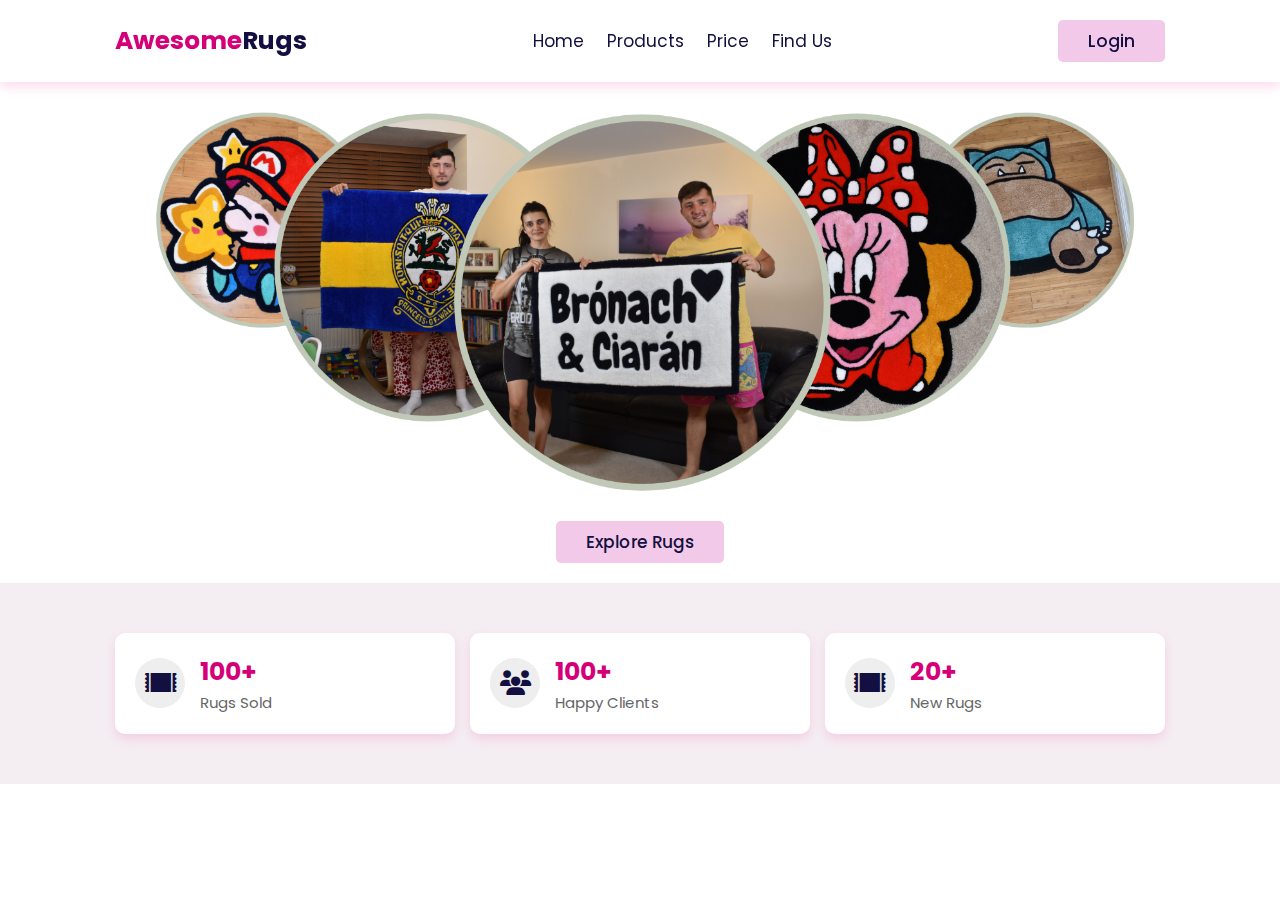
==== components/navbar.html @ d0f34277 "working on landing page" ====
<!DOCTYPE html>
<html lang="en">
  <head>
    <meta charset="UTF-8">
    <meta name="viewport" content="width=device-width, initial-scale=1.0">
    <title>Document</title>
    <link rel="stylesheet" href="https://cdn.jsdelivr.net/npm/swiper@8/swiper-bundle.min.css"/>
    <link rel="stylesheet" href="https://cdnjs.cloudflare.com/ajax/libs/font-awesome/6.4.2/css/all.min.css">
    <link rel="stylesheet" href="../css/navbar-style.css">
  </head>
  <body>   
    <div class="nav">
      <div id="menu-btn" class="fas fa-bars"></div>
      <a href="#" class="logo"> <span>awesome</span>Rugs</a>
      <div class="nav-links">
        <a href="#home">Home</a>
        <a href="#products">Products</a>
        <a href="#price">Price</a>
        <a href="#find">Find Us</a>
      </div>
      <div id="user-btn">
        <button class="btn">login</button>
        <i class="far fa-user"></i>
      </div>
    </div>

    <!-- <div class="login-container">
      <span class="fas fa-times" id="close-login-form"></span>
      <form action="">
        <h3>user login</h3>
        <input type="email" placeholder="email" class="swiper-slide box">
        <input type="password" placeholder="password" class="swiper-slide box">
        <p>forget your password <a href="#">click here</a></p>
        <input type="submit" value="login now" class="btn">
        <p>or login with</p>
        <div class="buttons">
          <a href="#" class="btn">google</a>
          <a href="#" class="btn">facebook</a>
        </div>
        <p>dont't have an acoount <a href="#">create one</a></p>
      </form>
    </div> -->

    <section class="home" id="home">
      <img class="home-cover" src="../img/Awesome Rugs Facebook Cover (1).png" alt="">
      <a href="#" class="btn home-cover">explore rugs</a>
    </section>

    <section class="icons-container">
      <div class="icons">
        <i class="fa-solid fa-rug"></i>
        <div class="content">
          <h3>100+</h3>
          <p>rugs sold</p>
        </div>
      </div>
      <div class="icons">
        <i class="fas fa-users"></i>
        <div class="content">
          <h3>100+</h3>
          <p>happy clients</p>
        </div>
      </div>
      <div class="icons">
        <i class="fa-solid fa-rug"></i>
        <div class="content">
          <h3>20+</h3>
          <p>new rugs</p>
        </div>
      </div>
    </section>
  </body>
</html>
---- css/navbar-style.css ----
@import url('https://fonts.googleapis.com/css2?family=Poppins:wght@100;300;400;500;600&display=swap');

:root {
  --pink:#D50078;
  --light-pink:#F3C9EA;
  --black:#130f40;
  --light-color:#666;
  --box-shadow:0 .5rem 1rem rgba(244,143,195,0.3);
  --border:.1rem solid rgba(0,0,0,.1);
}

* {
  font-family: 'Poppins', sans-serif;
  margin: 0; 
  padding: 0;
  box-sizing: border-box;
  outline: none; 
  border:none;
  text-decoration: none;
  text-transform: capitalize;
  transition: all 0.2s linear;
}

html {
  font-size: 62.5%;
  overflow-x: hidden;
  scroll-padding-top: 7rem;
  scroll-behavior: smooth;
}

section {
  padding: 2rem 9%;
}

.nav {
  display: flex;
  position: fixed;
  top: 0;
  left: 0;
  right: 0;
  z-index: 1000;
  background: #fff;
  align-items: center;
  justify-content: space-between;
  padding: 2rem 9%;
  box-shadow: var(--box-shadow);
}

.nav
.logo {
  font-size: 2.5rem;
  color: var(--black);
  font-weight: bolder;
}

.nav
.logo span {
  color: var(--pink);
}

.nav
.nav-links a {
  font-size: 1.7rem;
  margin: 0 1rem;
  color: var(--black);
}

.nav
.nav-links a:hover {
  color: var(--pink);
  border-bottom: 1px solid #D50078;
  box-shadow: var(--box-shadow);
}

.nav
.btn {
  margin-top: 0;
}

.nav #user-btn i {
  font-size: 2.5rem;
  color: var(--light-color);
  cursor: pointer;
  display: none;
}

#menu-btn {
  font-size: 2.5rem;
  color: var(--light-color);
  cursor: pointer;
  display: none;
}

.btn {
  display: inline-block;
  margin-top: 1rem;
  border-radius: 0.5rem;
  background: var(--light-pink);
  color: var(--black);
  font-weight: 500;
  font-size: 1.7rem;
  cursor: pointer;
  padding: 0.8rem 3rem;
}

.btn:hover {
  background: var(--pink);
  color: white;
}

.home {
  padding-top: 10rem;
  text-align: center;
  overflow-x: hidden;
}

.home img {
  width: 100%;
  margin: 1rem 0;
}

.icons-container {
  padding-top: 5rem;
  padding-bottom: 5rem;
  display: grid;
  grid-template-columns: repeat(auto-fit, minmax(25rem, 1fr));
  gap: 1.5rem;
  background: #F4EDF2;
}

.icons-container .icons:hover {
  box-shadow: rgba(0, 0, 0, 0.16) 0px 3px 6px, rgba(0, 0, 0, 0.23) 0px 3px 6px;
}

.icons-container
.icons {
  display: flex;
  align-items: center;
  gap: 1.5rem;
  padding: 2rem;
  background: #fff;
  box-shadow: var(--box-shadow);
  border-radius: 1rem;
}

.icons-container
.icons i {
  height: 5rem;
  width: 5rem;
  line-height: 5rem;
  font-size: 2.5rem;
  border-radius: 50%;
  background: #eee;
  color: var(--black);
  text-align: center;
}

.icons-container
.icons
.content h3 {
  color: var(--pink);
  font-size: 2.5rem;
}

.icons-container
.icons
.content p {
  color: var(--light-color);
  font-size: 1.5rem;
}


@media (max-width: 991px) {
  html {
    font-size: 55%; 
  }

  section {
    padding: 2rem;
  }
}
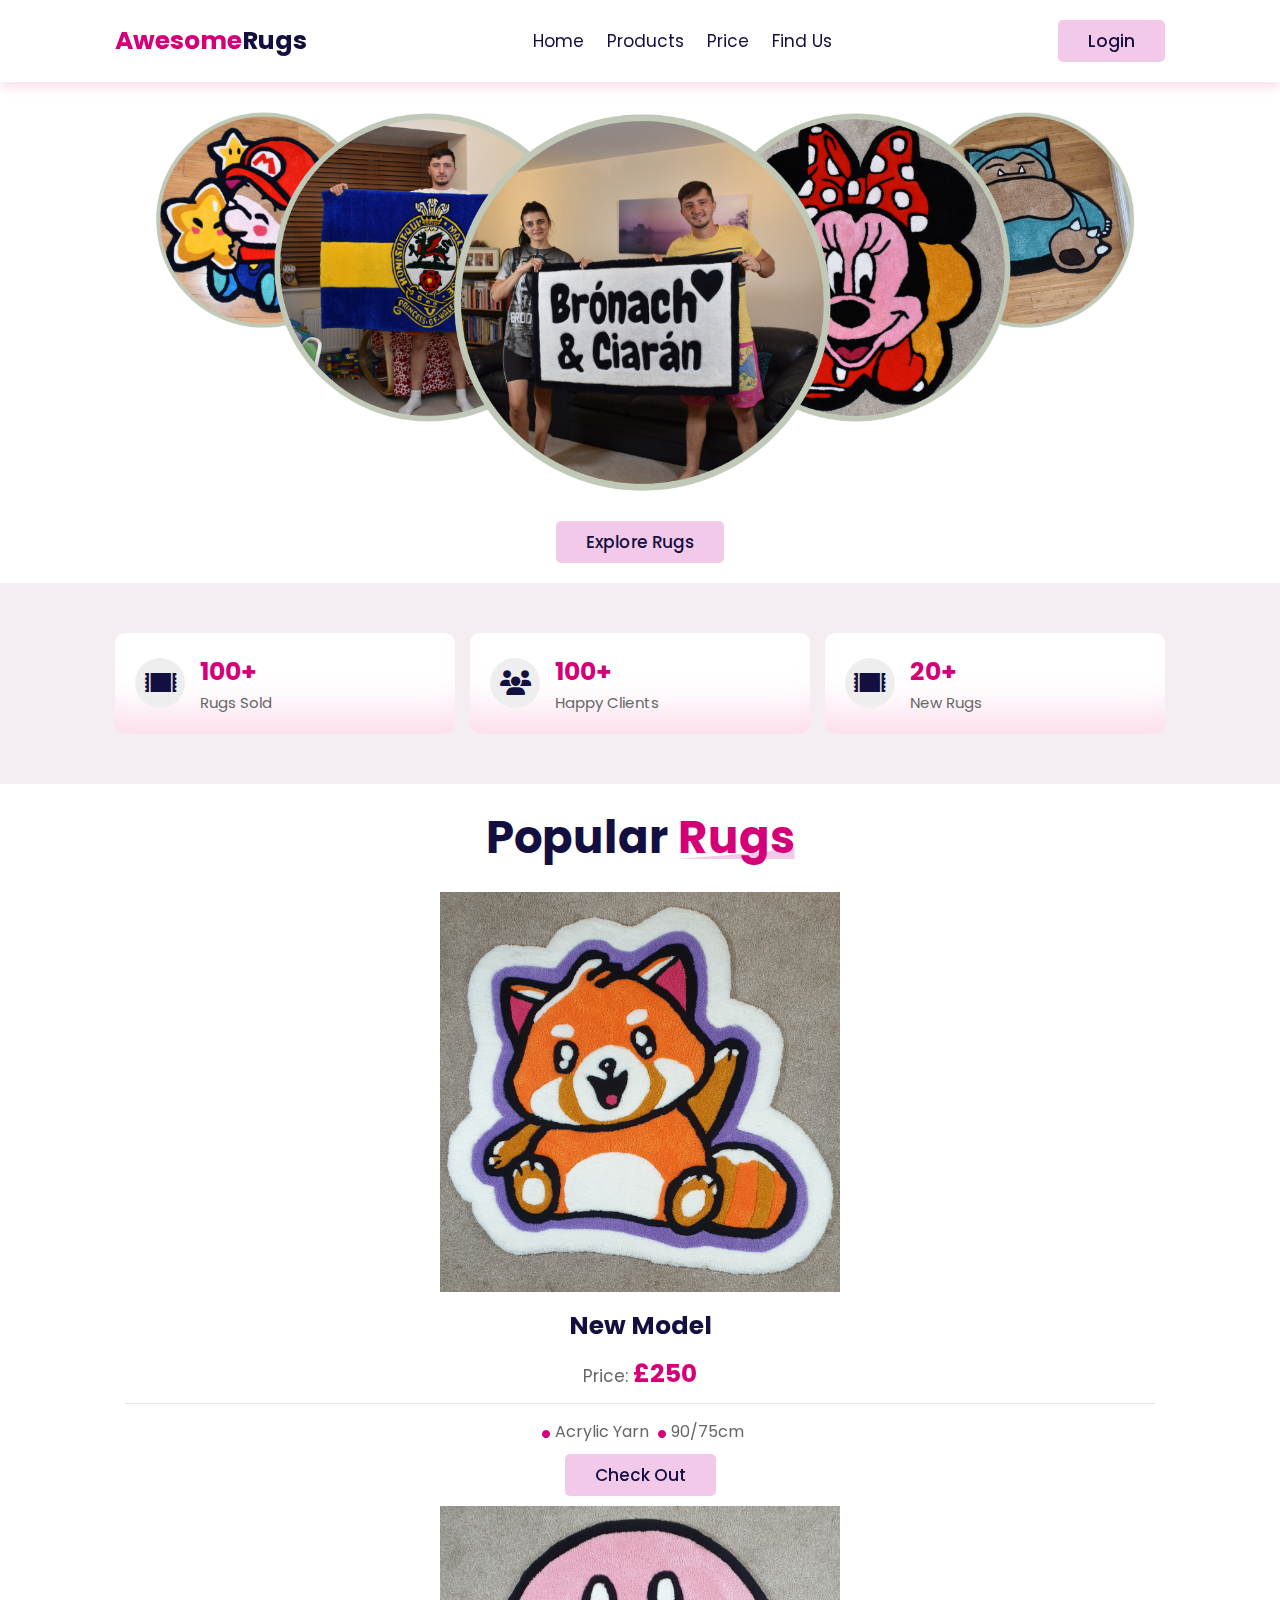
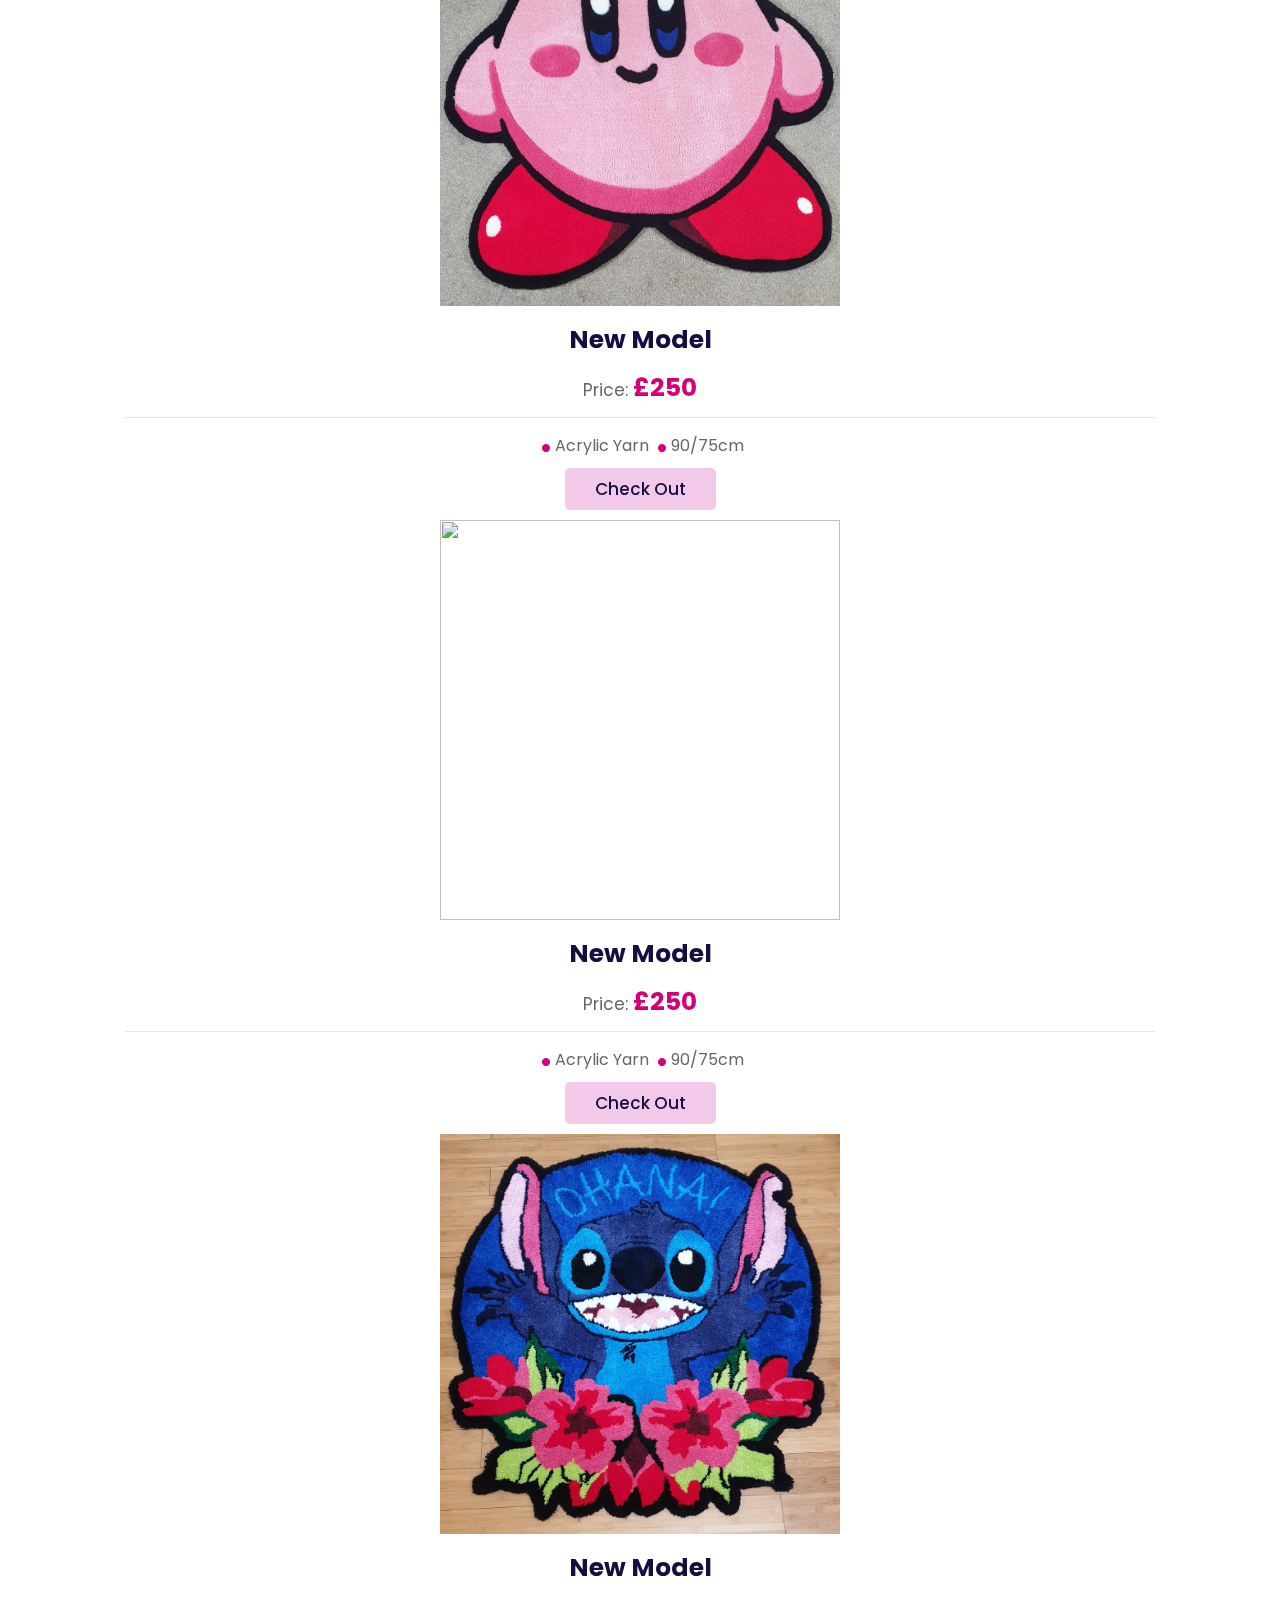
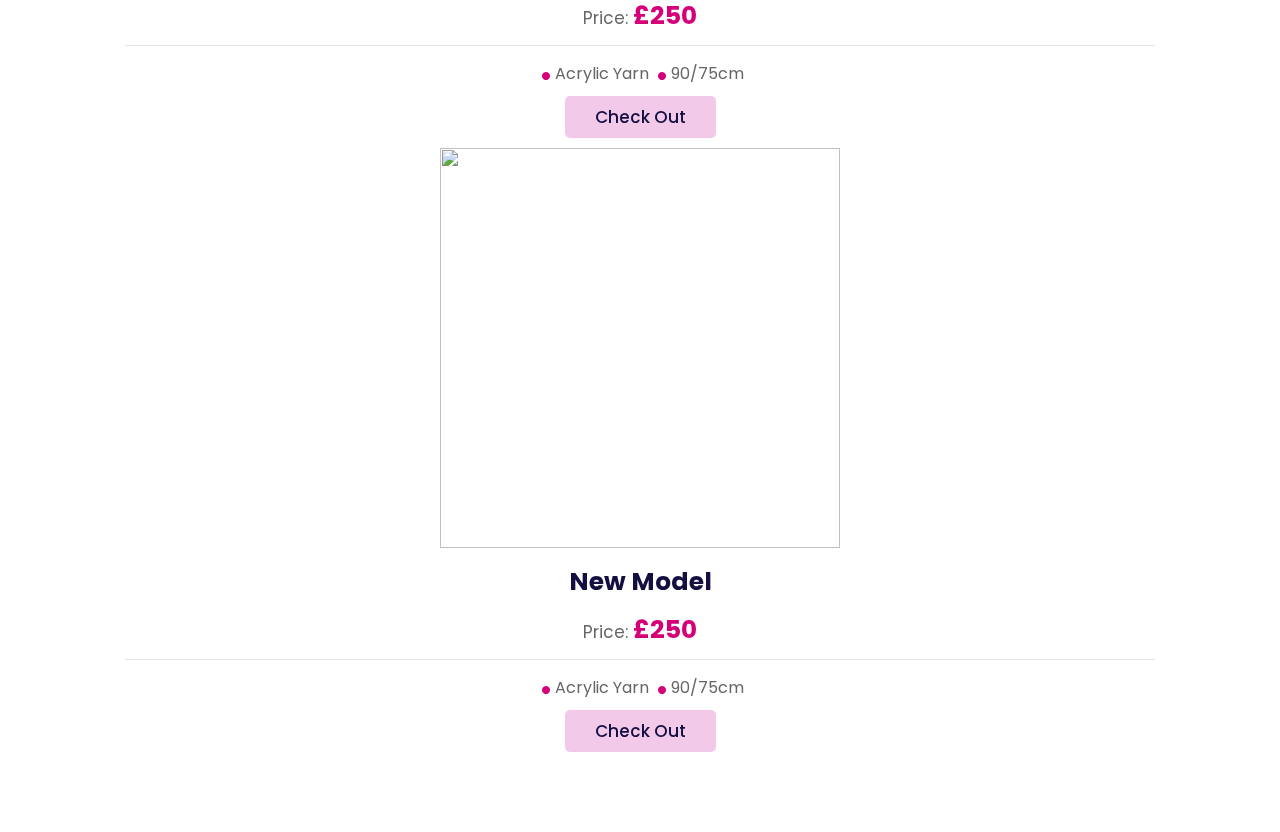
==== commit b74061c3: "added more" ====
--- a/components/navbar.html
+++ b/components/navbar.html
@@ -4,7 +4,7 @@
     <meta charset="UTF-8">
     <meta name="viewport" content="width=device-width, initial-scale=1.0">
     <title>Document</title>
-    <link rel="stylesheet" href="https://cdn.jsdelivr.net/npm/swiper@8/swiper-bundle.min.css"/>
+    <link rel="stylesheet" href="https://cdn.jsdelivr.net/npm/swiper@10/swiper-bundle.min.css" />
     <link rel="stylesheet" href="https://cdnjs.cloudflare.com/ajax/libs/font-awesome/6.4.2/css/all.min.css">
     <link rel="stylesheet" href="../css/navbar-style.css">
   </head>
@@ -69,5 +69,76 @@
         </div>
       </div>
     </section>
+
+    <section class="rugs" id="rugs">
+      <h1 class="heading">popular <span>rugs</span></h1>
+      <div class="swiper rugs-slider">
+        <div class="swiper-wrapper">
+          <div class="swiper-slide box">
+            <img src="../img/img1.jpg" alt="">
+            <div class="content">
+              <h3>new model</h3>
+              <div class="price"><span>price: </span> £250</div>
+              <p>
+                <span class="fas fa-circle"></span>acrylic yarn
+                <span class="fas fa-circle"></span>90/75cm
+              </p>
+              <a href="#" class="btn">check out</a>
+            </div>
+          </div>
+          <div class="swiper-slide box">
+            <img src="../img/img2.jpg" alt="">
+            <div class="content">
+              <h3>new model</h3>
+              <div class="price"><span>price: </span> £250</div>
+              <p>
+                <span class="fas fa-circle"></span>acrylic yarn
+                <span class="fas fa-circle"></span>90/75cm
+              </p>
+              <a href="#" class="btn">check out</a>
+            </div>
+          </div>
+          <div class="swiper-slide box">
+            <img src="../img/img3.jpg" alt="">
+            <div class="content">
+              <h3>new model</h3>
+              <div class="price"><span>price: </span> £250</div>
+              <p>
+                <span class="fas fa-circle"></span>acrylic yarn
+                <span class="fas fa-circle"></span>90/75cm
+              </p>
+              <a href="#" class="btn">check out</a>
+            </div>
+          </div>
+          <div class="swiper-slide box">
+            <img src="../img/img4.jpg" alt="">
+            <div class="content">
+              <h3>new model</h3>
+              <div class="price"><span>price: </span> £250</div>
+              <p>
+                <span class="fas fa-circle"></span>acrylic yarn
+                <span class="fas fa-circle"></span>90/75cm
+              </p>
+              <a href="#" class="btn">check out</a>
+            </div>
+          </div>
+          <div class="swiper-slide box">
+            <img src="../img/img5.JPG" alt="">
+            <div class="content">
+              <h3>new model</h3>
+              <div class="price"><span>price: </span> £250</div>
+              <p>
+                <span class="fas fa-circle"></span>acrylic yarn
+                <span class="fas fa-circle"></span>90/75cm
+              </p>
+              <a href="#" class="btn">check out</a>
+            </div>
+          </div>
+        </div>
+        <div class="swiper-pagination"></div>
+      </div>
+    </section>
+    <script src="https://cdn.jsdelivr.net/npm/swiper@10/swiper-element-bundle.min.js"></script>
+    <script src="../js/script.js"></script>
   </body>
 </html>
--- a/css/navbar-style.css
+++ b/css/navbar-style.css
@@ -141,6 +141,7 @@
   background: #fff;
   box-shadow: var(--box-shadow);
   border-radius: 1rem;
+  box-shadow: rgba(244,143,195,0.3) 0px -50px 36px -28px inset;
 }
 
 .icons-container
@@ -169,15 +170,196 @@
   font-size: 1.5rem;
 }
 
+.heading {
+  text-align: center;
+  padding-bottom: 2rem;
+  font-size: 4.5rem;
+  color: var(--black);
+}
+
+.heading span {
+  position: relative;
+  z-index: 0;
+  color: var(--pink);
+}
+
+.heading span::before {
+  content: '';
+  position: absolute;
+  bottom: 1rem;
+  left: 0;
+  height: 100%;
+  width: 100%;
+  z-index: -1;
+  background: var(--light-pink);
+  clip-path: polygon(62% 91%, 100% 83%, 100% 100%, 0% 100%);
+}
+
+.rugs
+.rugs-slider {
+  padding-bottom: 5rem;
+}
+
+.rugs
+.rugs-slider
+.box {
+  text-align: center;
+}
+
+.rugs
+.rugs-slider
+.box img {
+  width: 100%;
+  /* opacity: 0.5; */
+  /* transform: scale(0.4); */
+  width: 400px;
+  height: 400px;
+}
+
+.rugs
+.rugs-slider
+.box 
+.content {
+  /* transform: scale(0); */
+  padding: 1rem;
+}
+
+.swiper-wrapper {
+  display: flex;
+  flex-direction: column;
+}
+
+/* .rugs 
+.rugs-slider
+.swiper-slide-active img {
+  opacity: 1;
+  transform: scale(1);
+} */
+
+/* .rugs
+.rugs-slider
+.swiper-slide-active
+.content {
+  transform: scale(1);
+} */
+
+.rugs
+.rugs-slider
+.box
+.content h3 {
+  font-size: 2.5rem;
+  color: var(--black);
+}
+
+.rugs
+.rugs-slider
+.box
+.content
+.price {
+  font-size: 2.5rem;
+  color: var(--pink);
+  padding: 1rem 0;
+  font-weight: bolder;
+}
+
+.rugs
+.rugs-slider
+.box
+.content
+.price span {
+  font-size: 1.7rem;
+  color: var(--light-color);
+  font-weight: normal;
+}
+
+.rugs
+.rugs-slider
+.box
+.content p {
+  font-size: 1.6rem;
+  pad: 1rem;
+  padding-top: 1.5rem;
+  border-top: var(--border);
+  color: var(--light-color);
+}
+
+.rugs
+.rugs-slider
+.box
+.content p span {
+  color: var(--pink);
+  font-size: 0.8rem;
+  padding: 0 0.5rem;
+}
+
+.swiper-pagination-active {
+  background: var(--pink);
+}
+
+
+
 
 @media (max-width: 991px) {
   html {
     font-size: 55%; 
   }
 
+  .nav {
+    padding: 2rem;
+  }
+
   section {
     padding: 2rem;
   }
 }
 
-
+@media (max-width: 768px) {
+  #menu-btn {
+    display: block;
+  }
+  
+  .nav #user-btn i {
+    display: block;
+  }
+
+  .nav #user-btn 
+  .btn {
+    display: none;
+  }
+
+  .nav 
+  .nav-links {
+    position: absolute;
+    top: 99%;
+    left: 0;
+    right: 0;
+    background: #fff;
+    border-top: var(--border);
+    clip-path: polygon(0 0, 100% 0, 100% 0, 0 0); 
+  }
+
+  .nav 
+  .nav-links.active {
+    clip-path: polygon(0 0, 100% 0, 100% 100%, 0 100%); ;
+  }
+
+  .nav 
+  .nav-links a {
+    display: block;
+    margin: 2rem;
+    font-size: 2rem;
+  }
+}
+
+@media (max-width: 450px) {
+  html {
+    font-size: 50%;
+  }
+
+  .heading {
+    font-size: 3rem;
+  }
+
+}
+
+
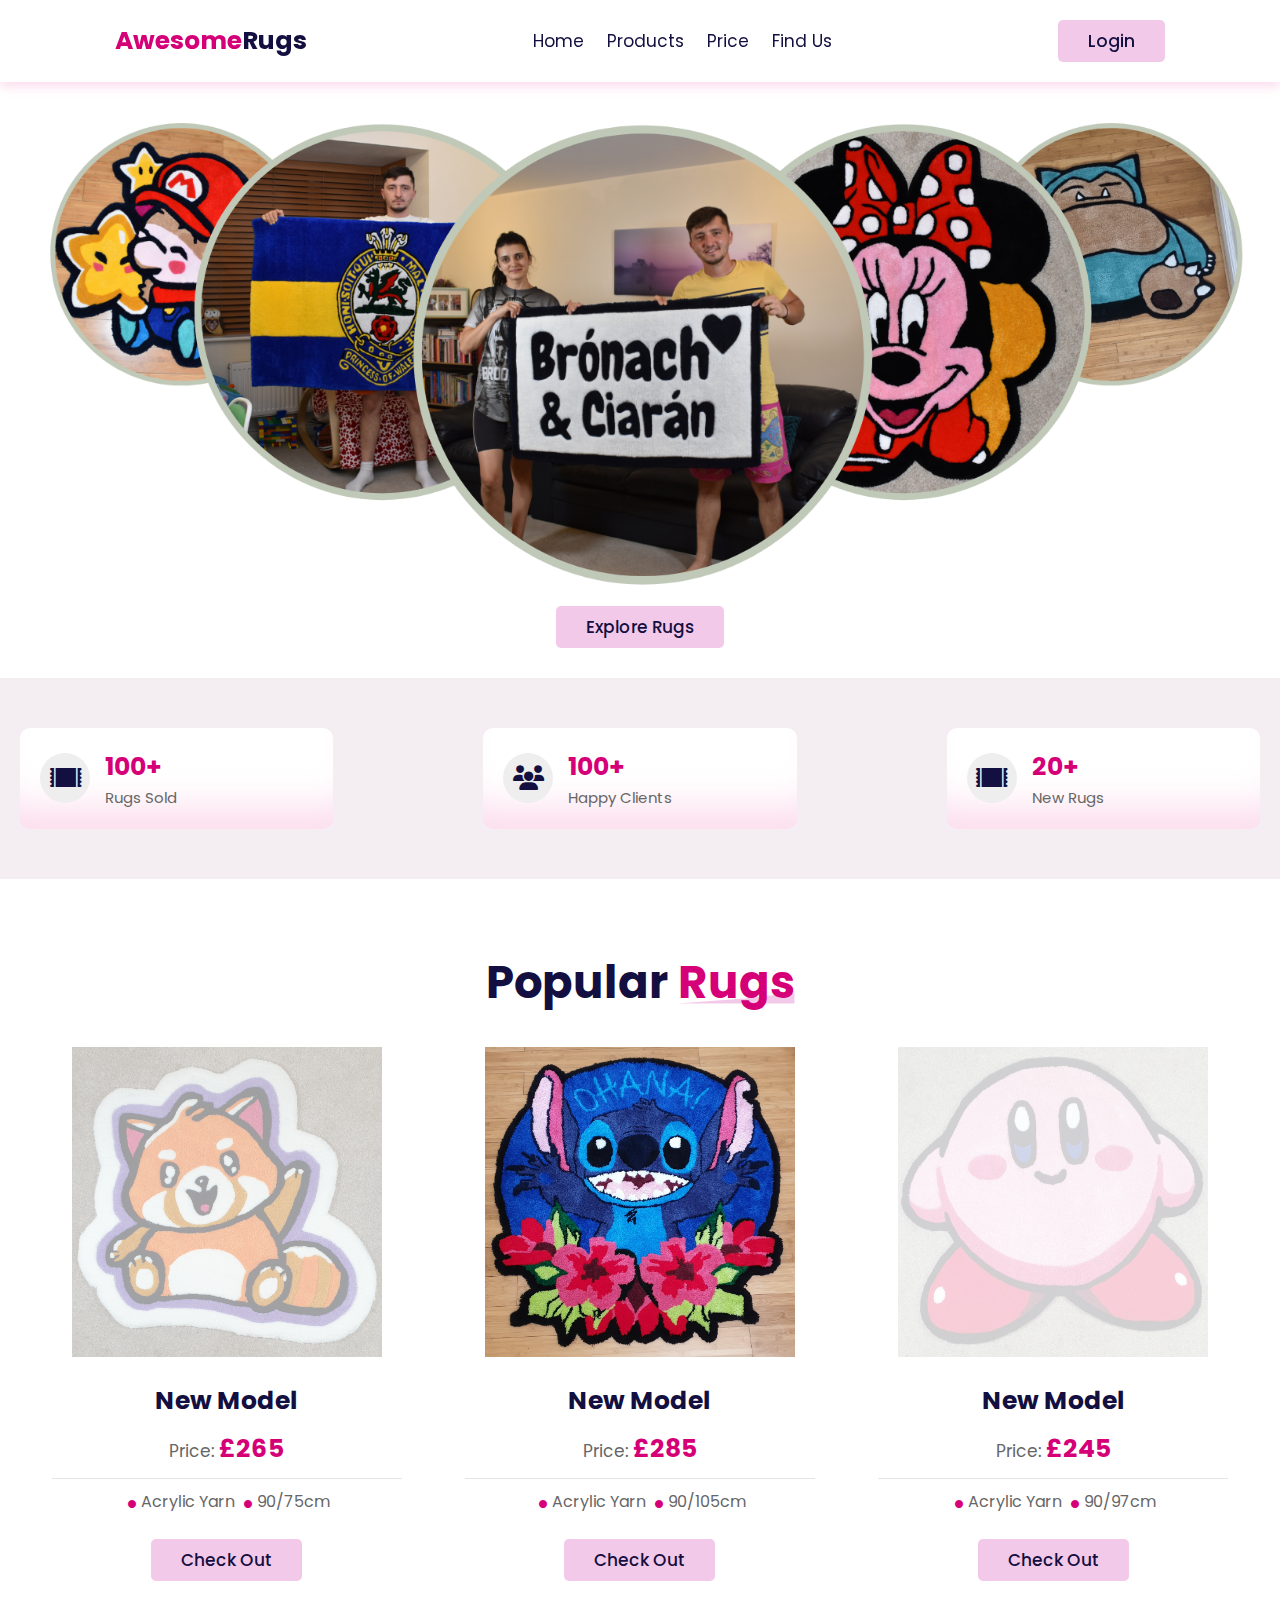
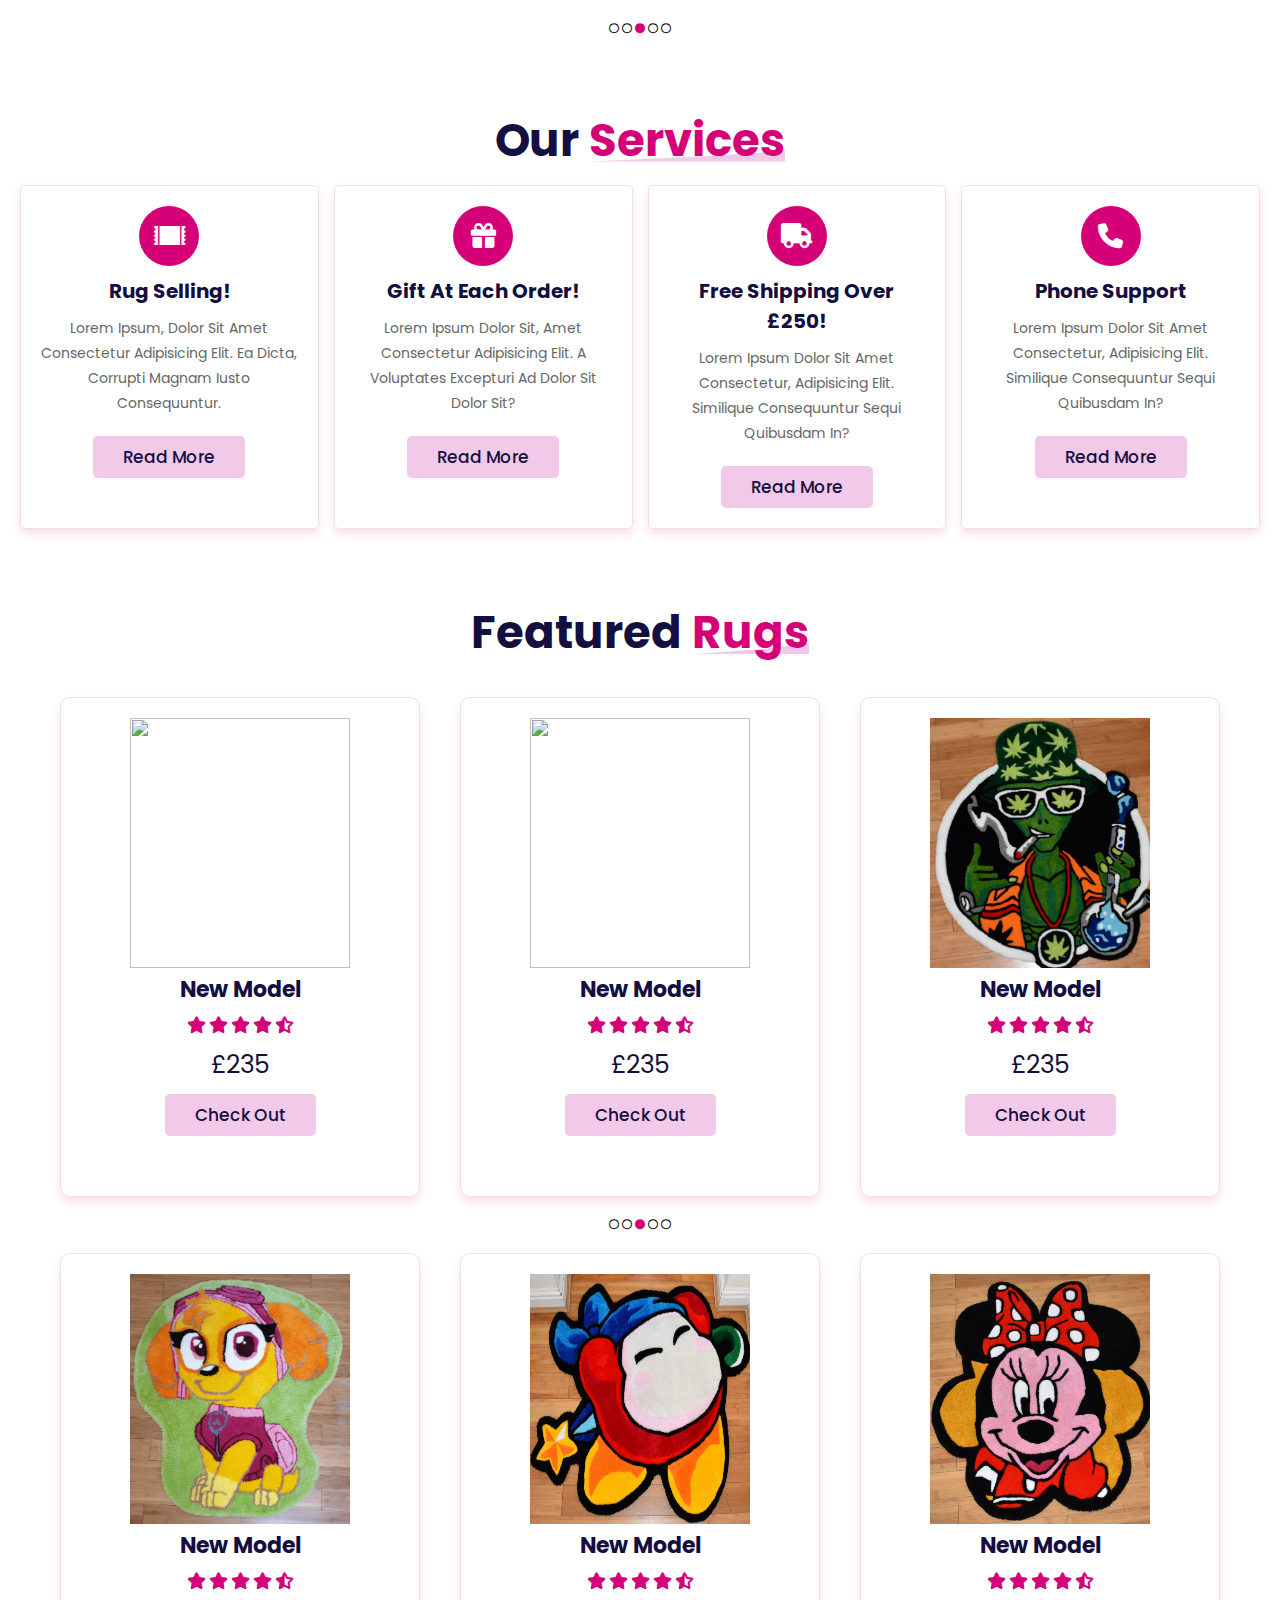
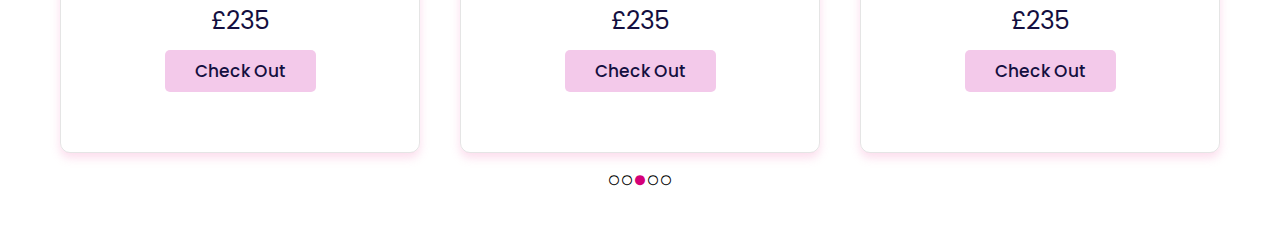
==== commit 8d2dda9e: "build and style section rugs and add more features" ====
--- a/components/navbar.html
+++ b/components/navbar.html
@@ -4,7 +4,7 @@
     <meta charset="UTF-8">
     <meta name="viewport" content="width=device-width, initial-scale=1.0">
     <title>Document</title>
-    <link rel="stylesheet" href="https://cdn.jsdelivr.net/npm/swiper@10/swiper-bundle.min.css" />
+    <!-- <link rel="stylesheet" href="https://cdn.jsdelivr.net/npm/swiper@10/swiper-bundle.min.css" /> -->
     <link rel="stylesheet" href="https://cdnjs.cloudflare.com/ajax/libs/font-awesome/6.4.2/css/all.min.css">
     <link rel="stylesheet" href="../css/navbar-style.css">
   </head>
@@ -40,7 +40,6 @@
         <p>dont't have an acoount <a href="#">create one</a></p>
       </form>
     </div> -->
-
     <section class="home" id="home">
       <img class="home-cover" src="../img/Awesome Rugs Facebook Cover (1).png" alt="">
       <a href="#" class="btn home-cover">explore rugs</a>
@@ -69,10 +68,11 @@
         </div>
       </div>
     </section>
+    <div class="rand-liber"></div>
 
     <section class="rugs" id="rugs">
-      <h1 class="heading">popular <span>rugs</span></h1>
-      <div class="swiper rugs-slider">
+       <h1 class="heading">popular <span>rugs</span></h1>
+      <!--<div class="swiper rugs-slider">
         <div class="swiper-wrapper">
           <div class="swiper-slide box">
             <img src="../img/img1.jpg" alt="">
@@ -136,9 +136,196 @@
           </div>
         </div>
         <div class="swiper-pagination"></div>
-      </div>
-    </section>
-    <script src="https://cdn.jsdelivr.net/npm/swiper@10/swiper-element-bundle.min.js"></script>
+      </div> -->
+      <div class="swiper">
+        <div class="swiper-slide box1">
+          <img class="image-1" src="../img/img1.jpg" alt="">
+          <div class="content">
+            <h3>new model</h3>
+            <div class="price"><span>price: </span> £265</div>
+            <p>
+              <span class="fas fa-circle"></span>acrylic yarn
+              <span class="fas fa-circle"></span>90/75cm
+            </p>
+            <a href="#" class="btn">check out</a>
+          </div>
+        </div>
+        <div class="swiper-slide box2">
+          <img class="image-2" src="../img/img4.jpg" alt="">
+          <div class="content">
+            <h3>new model</h3>
+            <div class="price"><span>price: </span> £285</div>
+            <p>
+              <span class="fas fa-circle"></span>acrylic yarn
+              <span class="fas fa-circle"></span>90/105cm
+            </p>
+            <a href="#" class="btn">check out</a>
+          </div>
+        </div>
+        <div class="swiper-slide box3">
+          <img class="image-3" src="../img/img2.jpg" alt="">
+          <div class="content">
+            <h3>new model</h3>
+            <div class="price"><span>price: </span> £245</div>
+            <p>
+              <span class="fas fa-circle"></span>acrylic yarn
+              <span class="fas fa-circle"></span>90/97cm
+            </p>
+            <a href="#" class="btn">check out</a>
+          </div>
+        </div>
+      </div>
+      <div class="fake-swiper">
+        <i class="fa-regular fa-circle"></i>
+        <i class="fa-regular fa-circle"></i>
+        <i class="fa-solid fa-circle"></i>
+        <i class="fa-regular fa-circle"></i>
+        <i class="fa-regular fa-circle"></i>
+    </section>
+
+    <div class="rand-liber"></div>
+
+    <section class="services" id="services">
+      <h1 class="heading"> our <span>services</span></h1>
+      <div class="box-container">
+        <div class="box-rug">
+          <i class="fa-solid fa-rug"></i>
+          <h3>rug selling!</h3>
+          <p>Lorem ipsum, dolor sit amet consectetur adipisicing elit. 
+            Ea dicta, corrupti magnam iusto consequuntur.</p>
+          <a href="#" class="btn">read more</a>
+        </div>
+        <div class="box-rug">
+          <i class="fa-solid fa-gift"></i>
+          <h3>gift at each order!</h3>
+          <p>Lorem ipsum dolor sit, amet consectetur adipisicing elit. 
+            A voluptates excepturi ad dolor sit dolor sit?</p>
+          <a href="#" class="btn">read more</a>
+        </div>
+        <div class="box-rug">
+          <i class="fa-solid fa-truck"></i>
+          <h3>free shipping over £250!</h3>
+          <p>Lorem ipsum dolor sit amet consectetur, adipisicing elit. 
+            Similique consequuntur sequi quibusdam in?</p>
+          <a href="#" class="btn">read more</a>
+        </div>
+        <div class="box-rug">
+          <i class="fa-solid fa-phone"></i>
+          <h3>phone support</h3>
+          <p>Lorem ipsum dolor sit amet consectetur, adipisicing elit. 
+            Similique consequuntur sequi quibusdam in?</p>
+          <a href="#" class="btn">read more</a>
+        </div>
+      </div>
+    </section>
+
+    <div class="rand-liber"></div>
+
+    <section class="featured" id="featured">
+      <h1 class="heading"> featured <span>rugs</span></h1>
+      <div class="featured-slider">
+        <div class="swiper-wrapper">
+          <div class="swiper-wrapper__box">
+            <div class="box-featured">
+              <img src="../img/img3.jpg" alt="">
+              <h3>new model</h3>
+              <div class="stars">
+                <i class="fas fa-star"></i>
+                <i class="fas fa-star"></i>
+                <i class="fas fa-star"></i>
+                <i class="fas fa-star"></i>
+                <i class="fas fa-star-half-alt"></i>
+              </div>
+              <div class="price">£235</div>
+              <a href="#" class="btn">check out</a>
+            </div>
+            <div class="box-featured">
+              <img src="../img/img5.JPG" alt="">
+              <h3>new model</h3>
+              <div class="stars">
+                <i class="fas fa-star"></i>
+                <i class="fas fa-star"></i>
+                <i class="fas fa-star"></i>
+                <i class="fas fa-star"></i>
+                <i class="fas fa-star-half-alt"></i>
+              </div>
+              <div class="price">£235</div>
+              <a href="#" class="btn">check out</a>
+            </div>
+            <div class="box-featured">
+              <img src="../img/img6.JPG" alt="">
+              <h3>new model</h3>
+              <div class="stars">
+                <i class="fas fa-star"></i>
+                <i class="fas fa-star"></i>
+                <i class="fas fa-star"></i>
+                <i class="fas fa-star"></i>
+                <i class="fas fa-star-half-alt"></i>
+              </div>
+              <div class="price">£235</div>
+              <a href="#" class="btn">check out</a>
+            </div>
+          </div>
+          <div class="fake-swiper2">
+            <i class="fa-regular fa-circle"></i>
+            <i class="fa-regular fa-circle"></i>
+            <i class="fa-solid fa-circle"></i>
+            <i class="fa-regular fa-circle"></i>
+            <i class="fa-regular fa-circle"></i>
+          </div>
+    
+          <div class="swiper-wrapper__box">
+            <div class="box-featured">
+              <img src="../img/img7.jpg" alt="">
+              <h3>new model</h3>
+              <div class="stars">
+                <i class="fas fa-star"></i>
+                <i class="fas fa-star"></i>
+                <i class="fas fa-star"></i>
+                <i class="fas fa-star"></i>
+                <i class="fas fa-star-half-alt"></i>
+              </div>
+              <div class="price">£235</div>
+              <a href="#" class="btn">check out</a>
+            </div>
+            <div class="box-featured">
+              <img src="../img/img8.JPG" alt="">
+              <h3>new model</h3>
+              <div class="stars">
+                <i class="fas fa-star"></i>
+                <i class="fas fa-star"></i>
+                <i class="fas fa-star"></i>
+                <i class="fas fa-star"></i>
+                <i class="fas fa-star-half-alt"></i>
+              </div>
+              <div class="price">£235</div>
+              <a href="#" class="btn">check out</a>
+            </div>
+            <div class="box-featured">
+              <img src="../img/img9.JPG" alt="">
+              <h3>new model</h3>
+              <div class="stars">
+                <i class="fas fa-star"></i>
+                <i class="fas fa-star"></i>
+                <i class="fas fa-star"></i>
+                <i class="fas fa-star"></i>
+                <i class="fas fa-star-half-alt"></i>
+              </div>
+              <div class="price">£235</div>
+              <a href="#" class="btn">check out</a>
+            </div>
+          </div>
+          <div class="fake-swiper2">
+            <i class="fa-regular fa-circle"></i>
+            <i class="fa-regular fa-circle"></i>
+            <i class="fa-solid fa-circle"></i>
+            <i class="fa-regular fa-circle"></i>
+            <i class="fa-regular fa-circle"></i>
+          </div>
+        </div>
+      </div>
+    </section>
+    <!-- <script src="https://cdn.jsdelivr.net/npm/swiper@10/swiper-element-bundle.min.js"></script> -->
     <script src="../js/script.js"></script>
   </body>
 </html>
--- a/css/navbar-style.css
+++ b/css/navbar-style.css
@@ -28,8 +28,15 @@
   scroll-behavior: smooth;
 }
 
+.rand-liber {
+  height: 7rem;
+  width: 100%;
+  /* background-color: #D50078; */
+}
+
 section {
-  padding: 2rem 9%;
+  /* padding: 2rem 9%; */
+  padding: 0 2rem;
 }
 
 .nav {
@@ -109,14 +116,16 @@
 }
 
 .home {
-  padding-top: 10rem;
+  padding: 12rem 0 3rem;
+  /* padding-top: 12rem;
+  padding-bottom: 3rem; */
   text-align: center;
   overflow-x: hidden;
 }
 
 .home img {
   width: 100%;
-  margin: 1rem 0;
+  /* margin: 1rem 0; */
 }
 
 .icons-container {
@@ -124,12 +133,18 @@
   padding-bottom: 5rem;
   display: grid;
   grid-template-columns: repeat(auto-fit, minmax(25rem, 1fr));
-  gap: 1.5rem;
+  gap: 15rem;
   background: #F4EDF2;
 }
 
+/*  */
+/*  */
+/* de modificat */
+/*  */
+
 .icons-container .icons:hover {
-  box-shadow: rgba(0, 0, 0, 0.16) 0px 3px 6px, rgba(0, 0, 0, 0.23) 0px 3px 6px;
+  /* box-shadow: rgba(0, 0, 0, 0.16) 0px 3px 6px, rgba(0, 0, 0, 0.23) 0px 3px 6px; */
+  background: var(--black);
 }
 
 .icons-container
@@ -172,7 +187,7 @@
 
 .heading {
   text-align: center;
-  padding-bottom: 2rem;
+  padding-bottom: 1rem;
   font-size: 4.5rem;
   color: var(--black);
 }
@@ -196,64 +211,82 @@
 }
 
 .rugs
-.rugs-slider {
-  padding-bottom: 5rem;
+.swiper {
+  display: flex;
+  flex-direction:row;
+  text-align: center;
+  align-items: center;
+  justify-content: space-around;
 }
 
 .rugs
-.rugs-slider
-.box {
-  text-align: center;
+.swiper
+.box1 img {
+  max-width: 100%;
+  max-height: auto;
+  position: relative;
+  left: 50%;
+  transform: translate(-50%);
+  width: 350px;
+  height: 350px;
+  padding: 20px;
+  opacity: 0.4;
 }
 
 .rugs
-.rugs-slider
-.box img {
-  width: 100%;
-  /* opacity: 0.5; */
-  /* transform: scale(0.4); */
-  width: 400px;
-  height: 400px;
+.swiper
+.box2 img {
+  max-width: 100%;
+  max-height: auto;
+  position: relative;
+  left: 50%;
+  transform: translate(-50%);
+  width: 350px;
+  height: 350px;
+  padding: 20px;
+  text-align: center;
+  align-items: center;
+  
 }
 
 .rugs
-.rugs-slider
-.box 
-.content {
-  /* transform: scale(0); */
-  padding: 1rem;
-}
-
-.swiper-wrapper {
-  display: flex;
-  flex-direction: column;
-}
-
-/* .rugs 
-.rugs-slider
-.swiper-slide-active img {
-  opacity: 1;
-  transform: scale(1);
-} */
-
-/* .rugs
-.rugs-slider
-.swiper-slide-active
-.content {
-  transform: scale(1);
-} */
+.swiper
+.box3 img {
+  max-width: 100%;
+  max-height: auto;
+  position: relative;
+  left: 50%;
+  transform: translate(-50%);
+  width: 350px;
+  height: 350px;
+  padding: 20px;
+  text-align: center;
+  align-items: center;
+  opacity: 0.2; 
+}
 
 .rugs
-.rugs-slider
-.box
+.fake-swiper {
+  padding-top: 40px;
+  align-items: center;
+  text-align: center;
+}
+
+.rugs
+.fake-swiper
+.fa-solid {
+  color: var(--pink);
+}
+
+.rugs 
+.swiper
 .content h3 {
   font-size: 2.5rem;
   color: var(--black);
 }
 
-.rugs
-.rugs-slider
-.box
+.rugs 
+.swiper
 .content
 .price {
   font-size: 2.5rem;
@@ -262,9 +295,8 @@
   font-weight: bolder;
 }
 
-.rugs
-.rugs-slider
-.box
+.rugs 
+.swiper
 .content
 .price span {
   font-size: 1.7rem;
@@ -272,30 +304,199 @@
   font-weight: normal;
 }
 
-.rugs
-.rugs-slider
-.box
+.rugs 
+.swiper
 .content p {
   font-size: 1.6rem;
-  pad: 1rem;
-  padding-top: 1.5rem;
+  padding: 1rem;
+  padding-bottom: 1.5rem;
   border-top: var(--border);
   color: var(--light-color);
 }
 
-.rugs
-.rugs-slider
-.box
+.rugs 
+.swiper
+.box1
 .content p span {
-  color: var(--pink);
   font-size: 0.8rem;
   padding: 0 0.5rem;
-}
-
-.swiper-pagination-active {
+  color: var(--pink);
+}
+
+.rugs 
+.swiper
+.box2
+.content p span {
+  font-size: 0.8rem;
+  padding: 0 0.5rem;
+  color: var(--pink);
+}
+
+.rugs 
+.swiper
+.box3
+.content p span {
+  font-size: 0.8rem;
+  padding: 0 0.5rem;
+  color: var(--pink);
+}
+
+.services
+.box-container {
+  display: grid;
+  grid-template-columns: repeat(auto-fit, minmax(25rem, 1fr));
+  gap: 1.5rem;
+}
+
+.services
+.box-container
+.box-rug {
+  text-align: center;
+  padding: 2rem;
+  border-radius: 0.5rem;
+  box-shadow: var(--box-shadow);
+  border: var(--border);
+}
+
+.services
+.box-container
+.box-rug i {
+  height: 6rem;
+  width: 6rem;
+  line-height: 6rem;
+  font-size: 2.5rem;
+  color: #fff;
   background: var(--pink);
-}
-
+  border-radius: 50%;
+  margin-bottom: 1rem;
+}
+
+.services
+.box-container
+.box-rug h3 {
+  color: var(--black);
+  font-size: 2rem;
+}
+
+.services
+.box-container
+.box-rug p {
+  color: var(--light-color);
+  font-size: 1.4rem;
+  padding: 1rem 0;
+  line-height: 1.8;
+}
+
+.services
+.box-container
+.box-rug:hover {
+  background: var(--black);
+}
+
+.services
+.box-container
+.box-rug:hover h3 {
+  color: #fff;
+}
+
+.services
+.box-container
+.box-rug:hover p {
+  color: #eee;
+}
+
+.services
+.box-container
+.box-rug:hover i {
+  color: var(--black);
+  background: var(--light-pink);
+}
+
+/* Start Feature slide style */
+
+.swiper-wrapper__box {
+  display: flex;
+  justify-content: space-around;
+}
+
+.featured
+.featured-slider {
+  padding: 2rem;
+  padding-bottom: 4rem;
+}
+
+.featured
+.featured-slider
+.box-featured {
+  text-align: center;
+  padding: 2rem;
+  box-shadow: var(--box-shadow);
+  border: var(--border);
+  border-radius: 1rem;
+  width: 30%;
+  height: 50rem;
+}
+
+.featured
+.featured-slider
+.box-featured img {
+  height: 25rem;
+  width: 22rem;
+}
+
+.featured
+.featured-slider
+.box-featured:hover img {
+  transform: scale(0.9);
+}
+
+.featured
+.featured-slider
+.box-featured h3 {
+  font-size: 2.2rem;
+  color: var(--black);
+}
+
+.featured
+.featured-slider
+.box-featured
+.stars {
+  padding: 1rem 0;
+}
+
+.featured
+.featured-slider
+.box-featured
+.stars i {
+  font-size: 1.7rem;
+  color: var(--pink);
+}
+
+.featured
+.featured-slider
+.box-featured
+.price {
+  font-size: 2.5rem;
+  color: var(--black);
+}
+
+/* Start Fake Swiper styleing */
+
+
+
+.featured
+.fake-swiper2 {
+  padding-top: 20px;
+  align-items: center;
+  text-align: center;
+  margin-bottom: 20px;
+}
+
+.featured
+.fake-swiper2 
+.fa-solid {
+  color: var(--pink);
+}
 
 
 
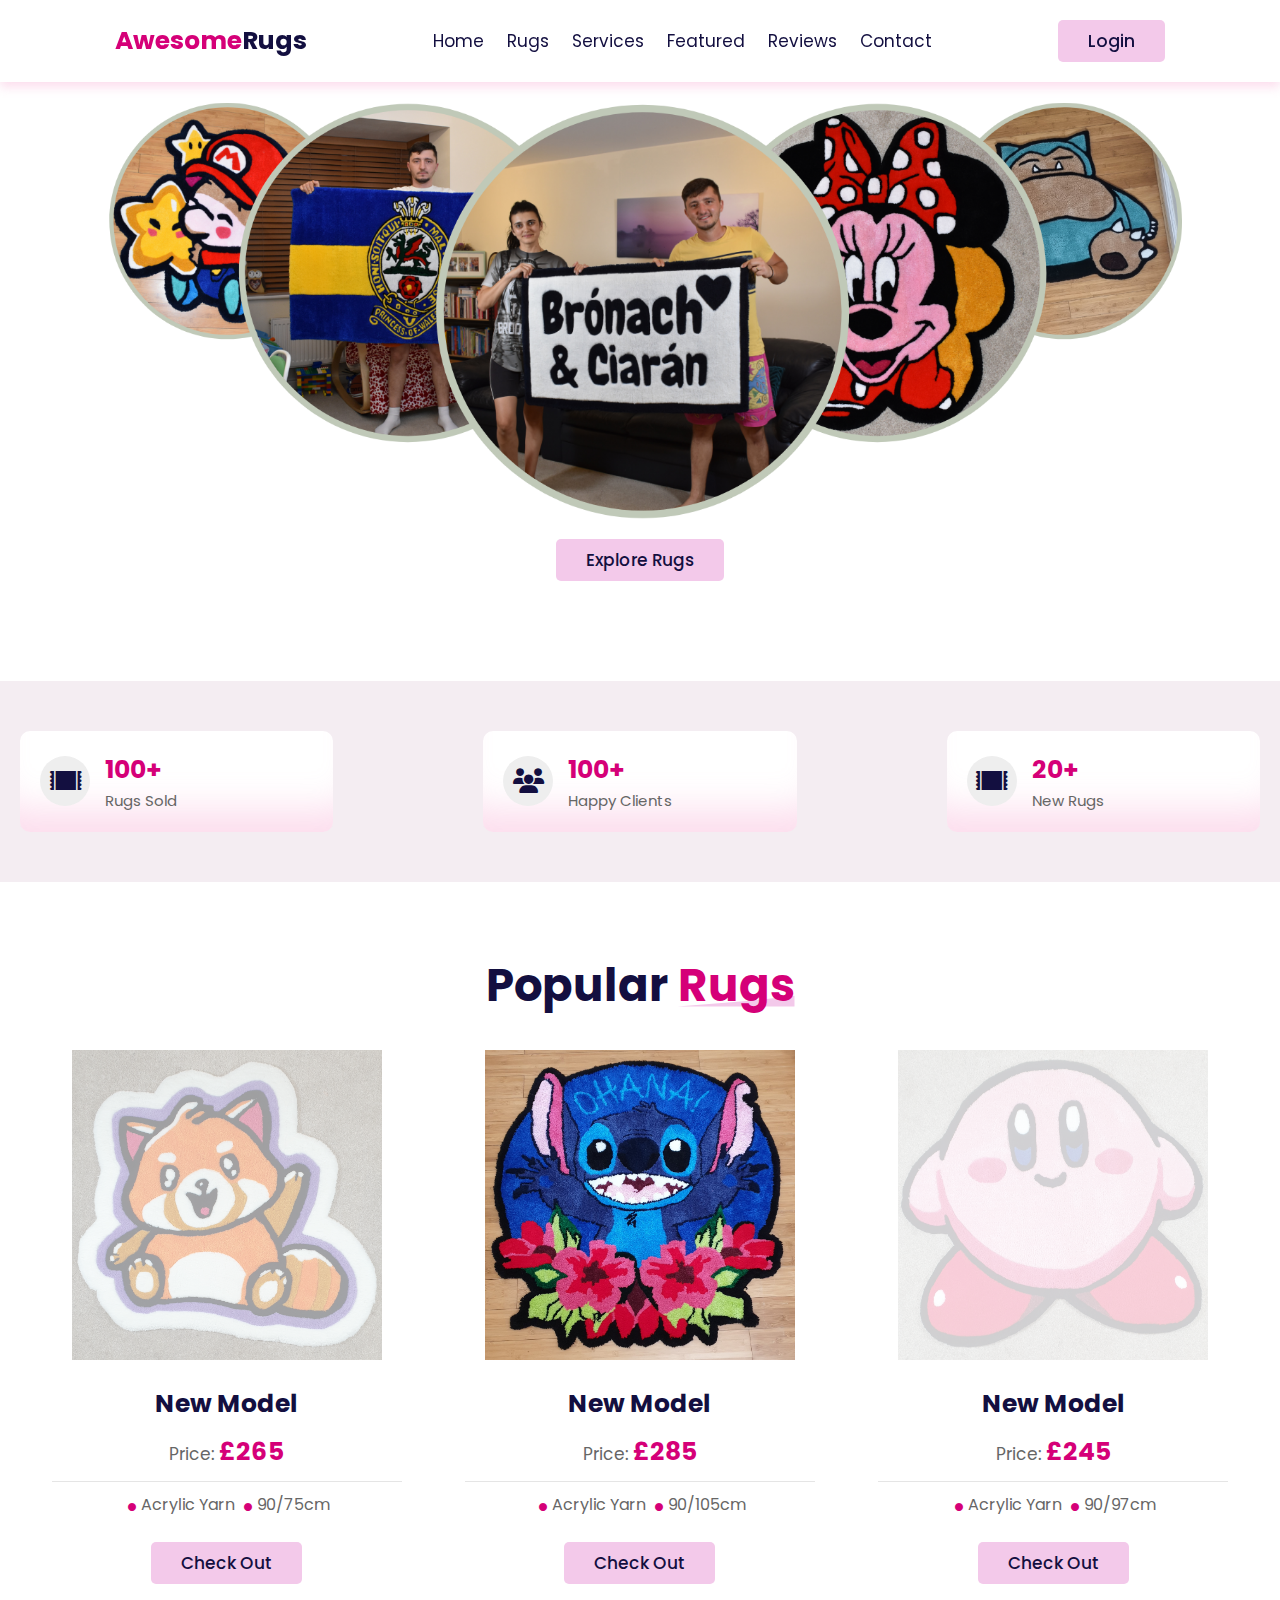
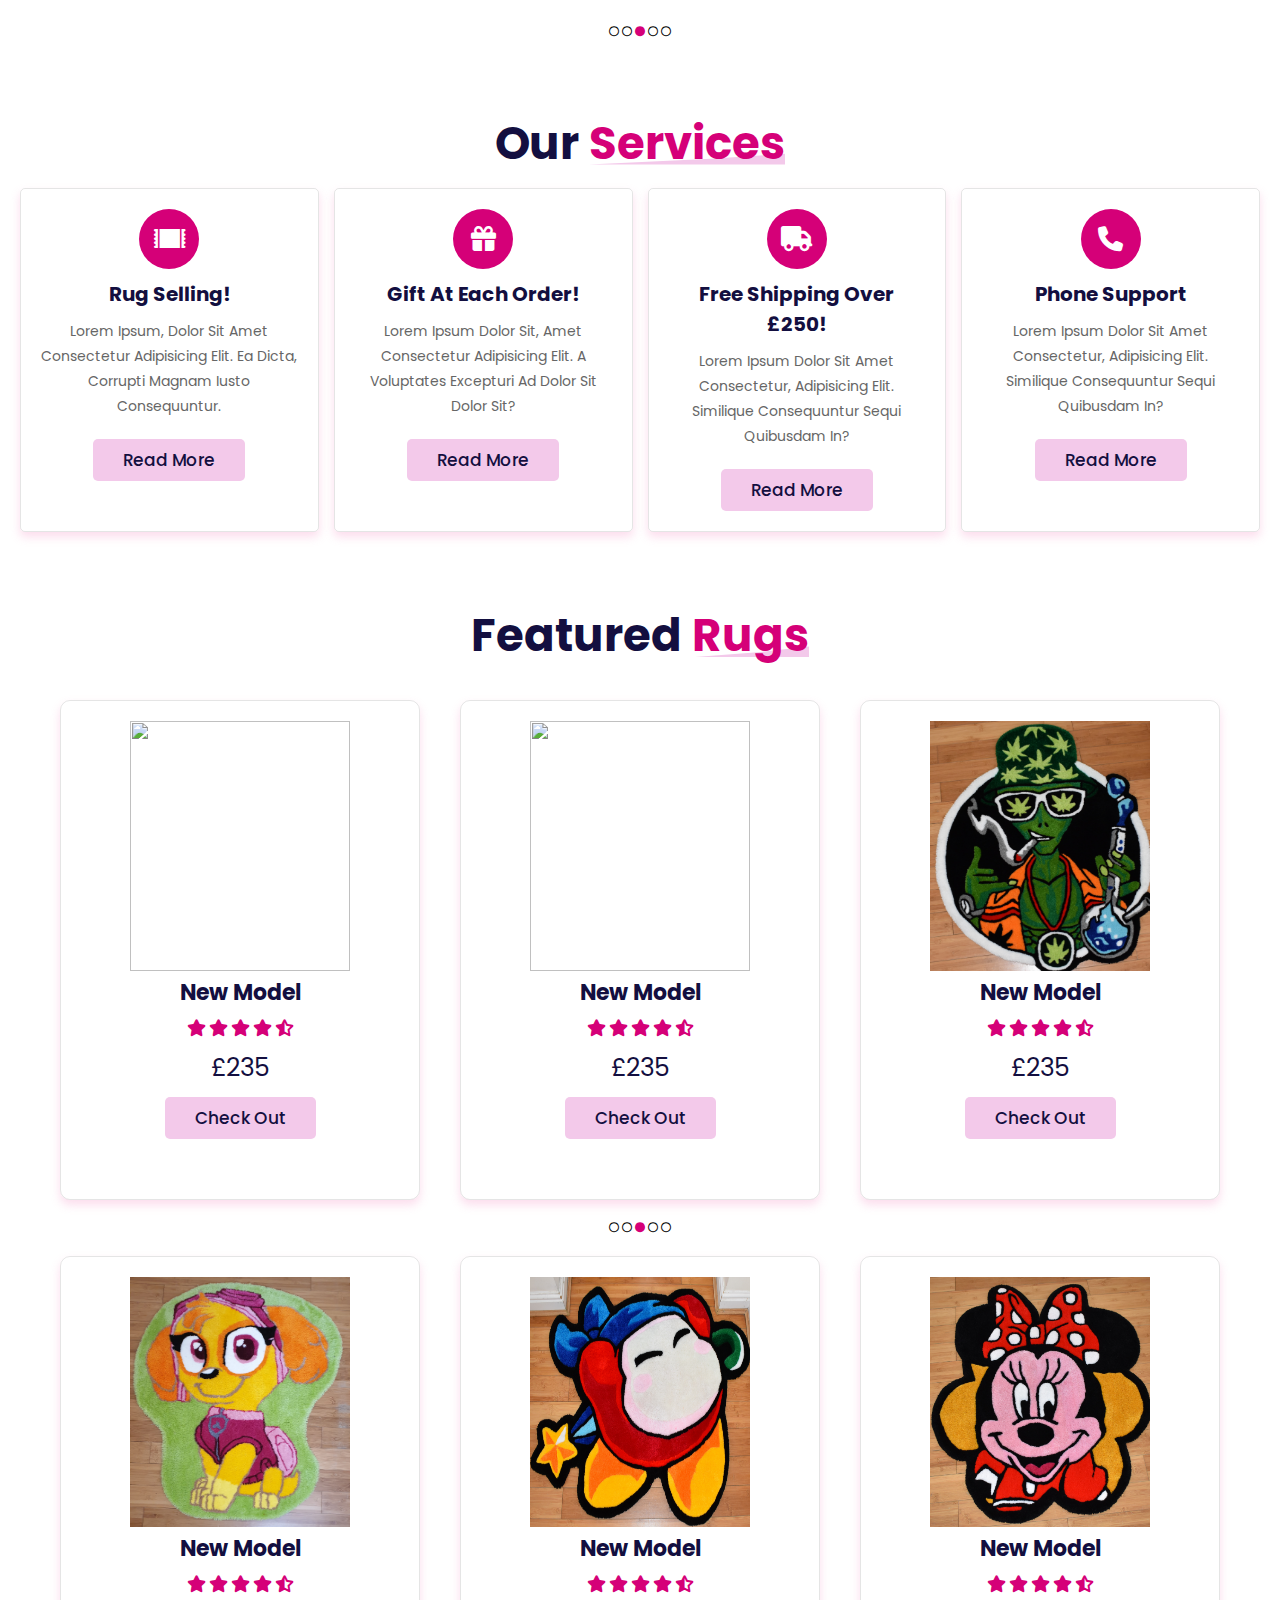
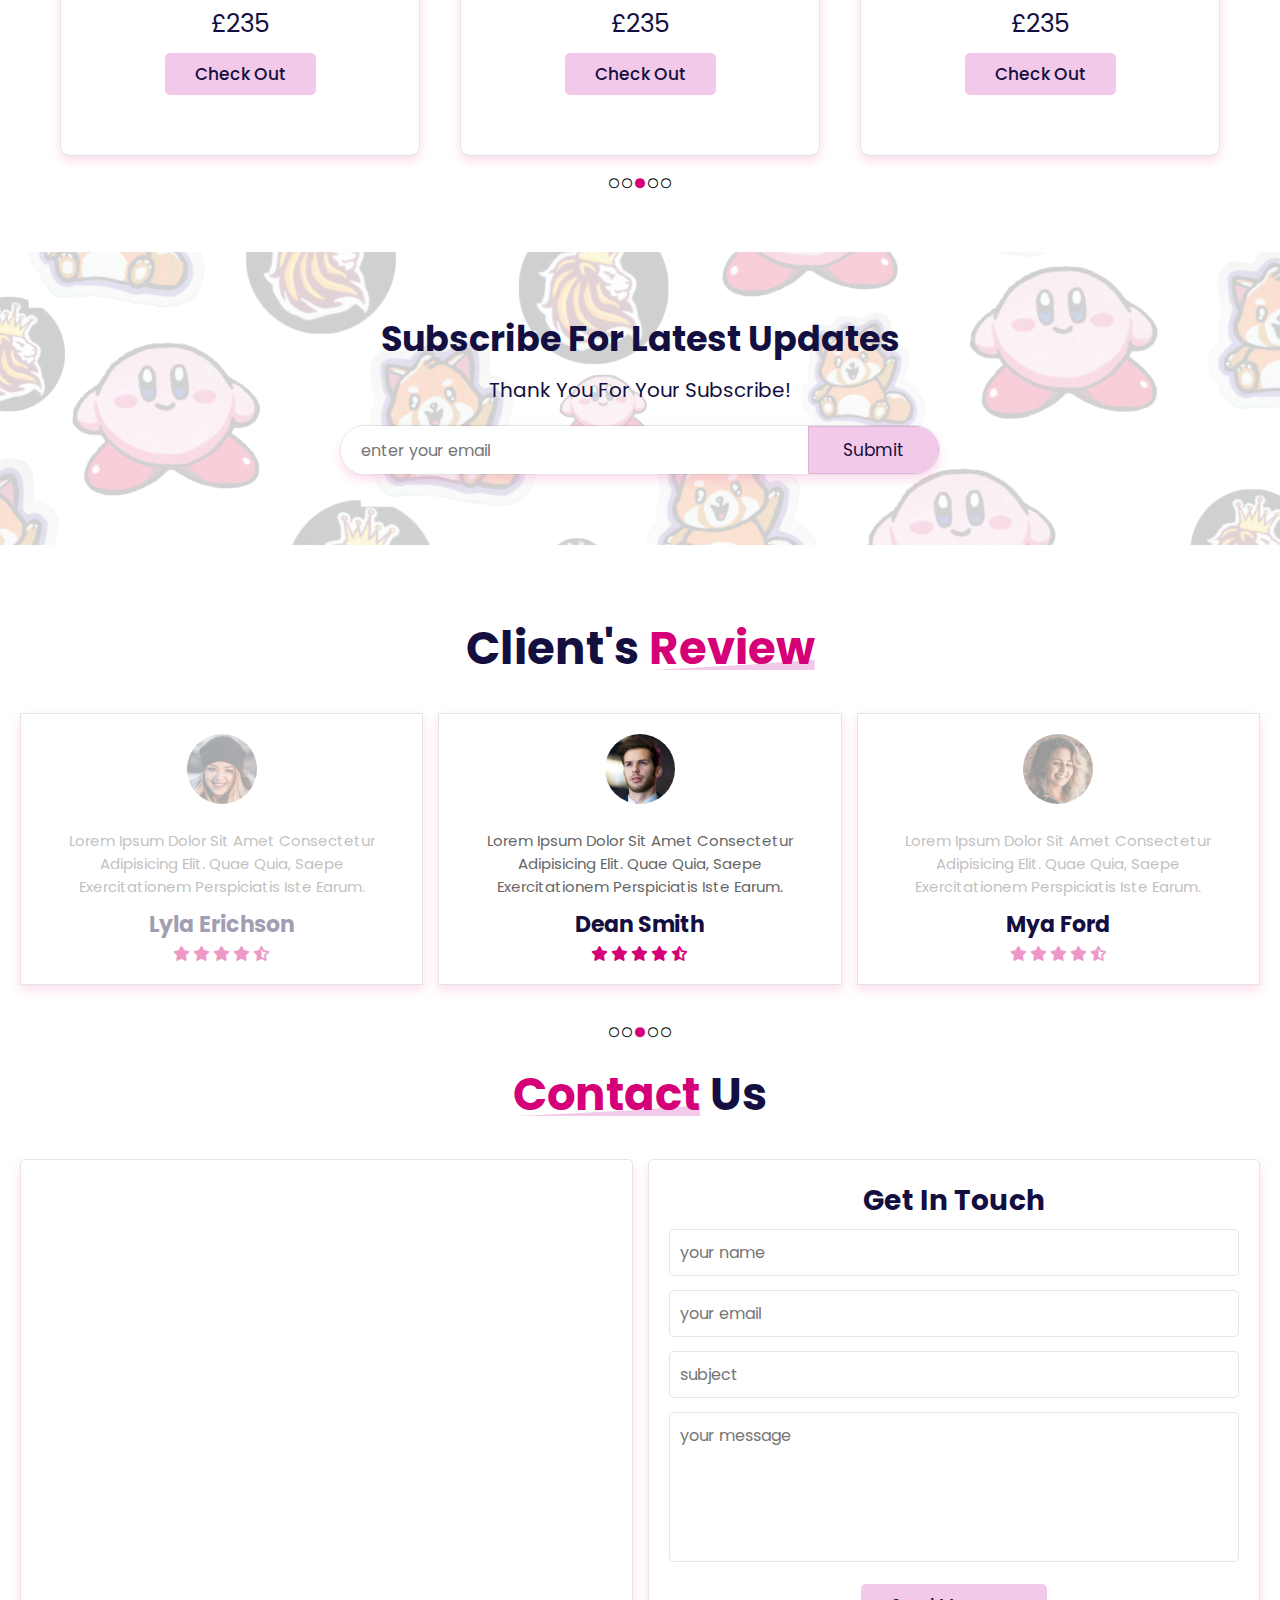
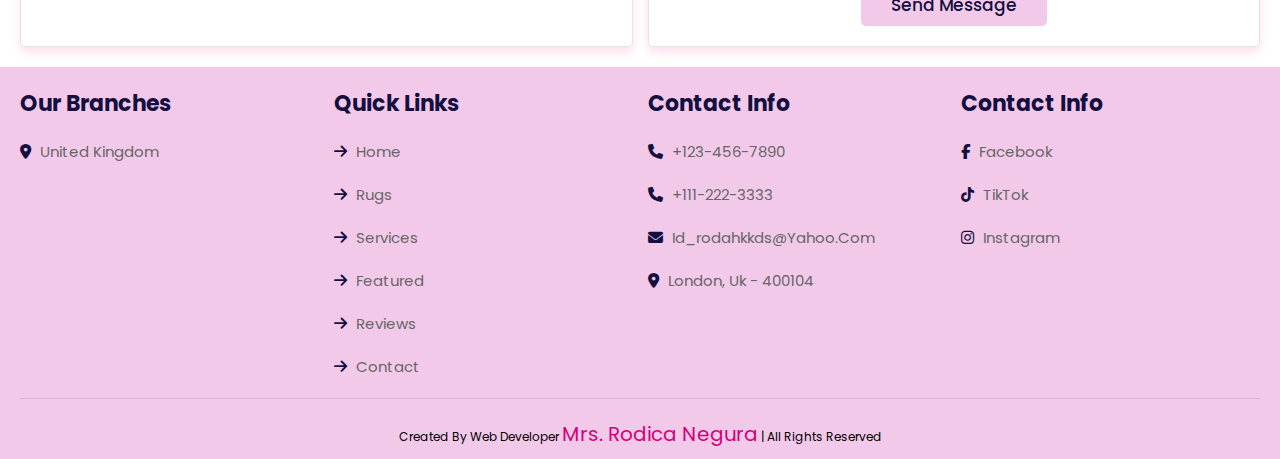
==== commit 4a5f33c0: "create and style newsletter and footer sections" ====
--- a/components/navbar.html
+++ b/components/navbar.html
@@ -14,9 +14,11 @@
       <a href="#" class="logo"> <span>awesome</span>Rugs</a>
       <div class="nav-links">
         <a href="#home">Home</a>
-        <a href="#products">Products</a>
-        <a href="#price">Price</a>
-        <a href="#find">Find Us</a>
+        <a href="#rugs">Rugs</a>
+        <a href="#services">services</a>
+        <a href="#featured">featured</a>
+        <a href="#reviews">reviews</a>
+        <a href="#contact">contact</a>
       </div>
       <div id="user-btn">
         <button class="btn">login</button>
@@ -45,6 +47,8 @@
       <a href="#" class="btn home-cover">explore rugs</a>
     </section>
 
+    <div class="rand-liber"></div>
+
     <section class="icons-container">
       <div class="icons">
         <i class="fa-solid fa-rug"></i>
@@ -68,6 +72,7 @@
         </div>
       </div>
     </section>
+
     <div class="rand-liber"></div>
 
     <section class="rugs" id="rugs">
@@ -325,6 +330,125 @@
         </div>
       </div>
     </section>
+
+    <section class="newsletter">
+      <h3>subscribe for latest updates</h3>
+      <p>Thank you for your subscribe!</p>
+      <form action="">
+        <input type="email" placeholder="enter your email" name="" id="">
+        <input type="submit" class="subscribe" name="" id="">
+      </form>
+    </section>
+
+    <div class="rand-liber"></div>
+
+    <section class="reviews" id="reviews">
+      <h1 class="heading"> client's <span>review</span> </h1>
+      <div class="reviews-slider">
+        <div class="swiper-reviews">
+          <div class="swiper-reviews-slide box">
+            <img class="img-reveiws1" src="../img/pic-2.png" alt="">
+            <div class="content-reviews">
+              <p class="img-reveiws1" >Lorem ipsum dolor sit amet consectetur adipisicing elit. Quae quia, 
+                saepe exercitationem perspiciatis iste earum.</p>
+              <h3 class="img-reveiws1" >lyla erichson</h3>
+              <div class="stars img-reveiws1">
+                <i class="fas fa-star"></i>
+                <i class="fas fa-star"></i>
+                <i class="fas fa-star"></i>
+                <i class="fas fa-star"></i>
+                <i class="fas fa-star-half-alt"></i>
+              </div>
+            </div>
+          </div>
+          <div class="swiper-reviews-slide box">
+            <div class="content-reviews">
+              <img src="../img/pic-3.png" alt="">
+              <p>Lorem ipsum dolor sit amet consectetur adipisicing elit. Quae quia, 
+                saepe exercitationem perspiciatis iste earum.</p>
+              <h3>dean smith</h3>
+              <div class="stars">
+                <i class="fas fa-star"></i>
+                <i class="fas fa-star"></i>
+                <i class="fas fa-star"></i>
+                <i class="fas fa-star"></i>
+                <i class="fas fa-star-half-alt"></i>
+              </div>
+            </div>
+          </div>
+          <div class="swiper-reviews-slide box">
+            <img class="img-reveiws1" src="../img/pic-4.png" alt="">
+            <div class="content-reviews">
+              <p class="img-reveiws1">Lorem ipsum dolor sit amet consectetur adipisicing elit. Quae quia, 
+                saepe exercitationem perspiciatis iste earum.</p>
+              <h3>mya ford</h3>
+              <div class="stars img-reveiws1">
+                <i class="fas fa-star"></i>
+                <i class="fas fa-star"></i>
+                <i class="fas fa-star"></i>
+                <i class="fas fa-star"></i>
+                <i class="fas fa-star-half-alt"></i>
+              </div>
+            </div>
+          </div>
+        </div>
+        <div class="fake-swiper3">
+          <i class="fa-regular fa-circle"></i>
+          <i class="fa-regular fa-circle"></i>
+          <i class="fa-solid fa-circle"></i>
+          <i class="fa-regular fa-circle"></i>
+          <i class="fa-regular fa-circle"></i>
+        </div>
+      </div>
+    </section>
+
+    <section class="contact" id="contact">
+      <h1 class="heading"><span>contact</span> us </h1>
+      <div class="contact-row">
+        <iframe class="map" src="https://www.google.com/maps/embed?pb=!1m18!1m12!1m3!1d4966.577593516515!2d-0.09669701982135614!3d51.507917485735035!2m3!1f0!2f0!3f0!3m2!1i1024!2i768!4f13.1!3m3!1m2!1s0x4876035159bb13c5%3A0xa61e28267c3563ac!2sLondon%20Bridge!5e0!3m2!1sen!2suk!4v1668874622529!5m2!1sen!2suk"
+        allowfullscreen="" loading="lazy"></iframe>
+        <form action="">
+          <h3>get in touch</h3>
+          <input type="text" placeholder="your name" class="box">
+          <input type="email" placeholder="your email" class="box">
+          <input type="tel" placeholder="subject" class="box">
+          <textarea placeholder="your message" class="box" cols="30" rows="10"></textarea>
+          <input type="submit" value="send message" class="btn">
+        </form>
+      </div>
+    </section>
+
+    <section class="footer-rugs">
+      <div class="box-container-rugs">
+        <div class="box-rugs">
+          <h3>our branches</h3>
+          <a href="#"><i class="fas fa-map-marker-alt"></i> united kingdom </a>
+        </div>
+        <div class="box-rugs">
+          <h3>quick links</h3>
+          <a href="#"> <i class="fas fa-arrow-right"></i> home </a>
+            <a href="#"> <i class="fas fa-arrow-right"></i> rugs </a>
+            <a href="#"> <i class="fas fa-arrow-right"></i> services </a>
+            <a href="#"> <i class="fas fa-arrow-right"></i> featured </a>
+            <a href="#"> <i class="fas fa-arrow-right"></i> reviews </a>
+            <a href="#"> <i class="fas fa-arrow-right"></i> contact </a>
+        </div>
+        <div class="box-rugs">
+          <h3>contact info</h3>
+          <a href="#"> <i class="fas fa-phone"></i> +123-456-7890 </a>
+          <a href="#"> <i class="fas fa-phone"></i> +111-222-3333 </a>
+          <a href="#"> <i class="fas fa-envelope"></i> id_rodahkkds@yahoo.com </a>
+          <a href="#"> <i class="fas fa-map-marker-alt"></i> london, uk - 400104 </a>
+        </div>
+        <div class="box-rugs">
+          <h3>contact info</h3>
+          <a href="#"> <i class="fab fa-facebook-f"></i> facebook </a>
+          <a href="#"> <i class="fa-brands fa-tiktok"></i> tikTok </a>
+          <a href="#"> <i class="fab fa-instagram"></i> instagram </a>
+        </div>
+      </div>
+      <div class="credit"> created by web developer <span>mrs. Rodica Negura</span>  | all rights reserved </div>
+    </section>
     <!-- <script src="https://cdn.jsdelivr.net/npm/swiper@10/swiper-element-bundle.min.js"></script> -->
     <script src="../js/script.js"></script>
   </body>
--- a/css/navbar-style.css
+++ b/css/navbar-style.css
@@ -116,15 +116,15 @@
 }
 
 .home {
-  padding: 12rem 0 3rem;
+  padding: 10rem 0 3rem;
   /* padding-top: 12rem;
   padding-bottom: 3rem; */
   text-align: center;
-  overflow-x: hidden;
+  /* overflow-x: hidden; */
 }
 
 .home img {
-  width: 100%;
+  width: 90%;
   /* margin: 1rem 0; */
 }
 
@@ -137,11 +137,6 @@
   background: #F4EDF2;
 }
 
-/*  */
-/*  */
-/* de modificat */
-/*  */
-
 .icons-container .icons:hover {
   /* box-shadow: rgba(0, 0, 0, 0.16) 0px 3px 6px, rgba(0, 0, 0, 0.23) 0px 3px 6px; */
   background: var(--black);
@@ -157,6 +152,7 @@
   box-shadow: var(--box-shadow);
   border-radius: 1rem;
   box-shadow: rgba(244,143,195,0.3) 0px -50px 36px -28px inset;
+  cursor: pointer;
 }
 
 .icons-container
@@ -172,10 +168,21 @@
 }
 
 .icons-container
+.icons:hover i {
+  background: var(--light-pink);
+  color: var(--pink);
+}
+
+.icons-container
 .icons
 .content h3 {
   color: var(--pink);
   font-size: 2.5rem;
+}
+.icons-container
+.icons:hover
+.content h3 {
+  color: var(--light-pink);
 }
 
 .icons-container
@@ -183,6 +190,13 @@
 .content p {
   color: var(--light-color);
   font-size: 1.5rem;
+}
+
+.icons-container
+.icons:hover
+.content p {
+  color: #eee;
+
 }
 
 .heading {
@@ -412,7 +426,7 @@
   background: var(--light-pink);
 }
 
-/* Start Feature slide style */
+/* Start Feature Section */
 
 .swiper-wrapper__box {
   display: flex;
@@ -481,9 +495,6 @@
 }
 
 /* Start Fake Swiper styleing */
-
-
-
 .featured
 .fake-swiper2 {
   padding-top: 20px;
@@ -497,8 +508,316 @@
 .fa-solid {
   color: var(--pink);
 }
-
-
+/* End Feature Section */
+
+/* Start Newsletter Section */
+.newsletter {
+  padding: 6rem 2rem;
+  text-align: center;
+  position: relative;
+}
+
+.newsletter:hover {
+  box-shadow: var(--box-shadow);
+}
+
+.newsletter::before {
+  content: '';
+  position: absolute;
+  top: 0;
+  left: 0;
+  width: 100%;
+  height: 100%;
+  background: url(../img/newsletter-img.png) no-repeat; 
+  background-position: center;
+  background-size: cover;
+  opacity: 0.2;
+}
+
+.newsletter h3 {
+  color: var(--black);
+  font-size: 3.5rem;
+  position: relative;
+  z-index: 1;
+}
+
+.newsletter p {
+  color: var(--black);
+  font-size: 2rem;
+  padding: 1rem 0;
+  position: relative;
+  z-index: 1;
+}
+
+.newsletter form {
+  margin: 1rem auto;
+  max-width: 60rem;
+  height: 5rem;
+  display: flex;
+  box-shadow: var(--box-shadow);
+  overflow: hidden;
+  border-radius: 5rem;
+  position: relative;
+  z-index: 1;
+  border: var(--border);
+}
+
+.newsletter form input[type='email'] {
+  height: 100%;
+  width: 100%;
+  font-size: 1.6rem;
+  color: var(--black);
+  text-transform: none;
+  padding: 0 2rem;
+  position: relative;
+  z-index: 1;
+}
+
+.newsletter form input[type="submit"] {
+  height: 100%;
+  width: 17rem;
+  font-size: 1.7rem;
+  color: var(--black);
+  background: var(--light-pink);
+  cursor: pointer;
+  position: relative;
+  z-index: 1;
+  border: var(--border);
+}
+
+.newsletter form input[type="submit"]:hover {
+  background: var(--pink);
+  color: white;
+  position: relative;
+  z-index: 1;
+}
+/* End Newsletter Section */
+
+
+/* Start Reviews Section */
+.reviews
+.swiper-reviews {
+  padding-bottom: 1rem;
+  display: flex;
+  justify-content: space-between;
+  gap: 1.5rem;
+}
+
+.reviews
+.swiper-reviews
+.box {
+  padding: 2rem;
+  margin: 2rem 0;
+  text-align: center;
+  
+}
+
+.reviews
+.swiper-reviews
+.box
+.img-reveiws1 {
+  opacity: 0.4;
+}
+
+.reviews
+.swiper-reviews
+.swiper-reviews-slide {
+  box-shadow: var(--box-shadow);
+  border: var(--border);
+}
+
+.reviews
+.swiper-reviews
+.box img {
+  height: 7rem;
+  width: 7rem;
+  border-radius: 50%;
+  margin-bottom: 1rem;
+}
+
+.reviews
+.swiper-reviews
+.box
+.content-reviews p {
+  font-size: 1.5rem;
+  color: var(--light-color);
+  padding: 1rem;
+}
+
+.reviews
+.swiper-reviews
+.box
+.content-reviews h3 {
+  font-size: 2.2rem;
+  color: var(--black);
+  padding-bottom: 0.5rem;
+}
+
+.reviews
+.swiper-reviews
+.box
+.content-reviews i {
+  font-size: 1.5rem;
+  color: var(--pink);
+}
+
+.reviews
+.reviews-slider
+.fake-swiper3 {
+  padding-top: 10px;
+  align-items: center;
+  text-align: center;
+  margin-bottom: 20px;
+}
+
+.reviews
+.reviews-slider
+.fake-swiper3
+.fa-solid {
+  color: var(--pink);
+}
+/* End Reviews Section */
+
+/* Start Contact Section */
+.contact
+.contact-row {
+  display: flex;
+  flex-wrap: wrap;
+  gap: 1.5rem;
+  padding: 2rem 0 2rem;
+}
+
+.contact
+.contact-row
+.map {
+  flex: 1 1 42rem;
+  width: 100%;
+  padding: 2rem;
+  border: var(--border);
+  border-radius: 0.5rem;
+  box-shadow: var(--box-shadow);
+}
+
+.contact
+.contact-row
+.map:hover {
+  box-shadow: 0 0.5rem 0.5rem 0.5rem rgba(113, 7, 62, 0.3);
+}
+
+.contact
+.contact-row form {
+  flex: 1 1 42rem;
+  padding: 2rem;
+  border: var(--border);
+  border-radius: 0.5rem;
+  box-shadow: var(--box-shadow);
+  text-align: center;
+}
+
+.contact
+.contact-row form:hover {
+  box-shadow: 0 0.5rem 0.5rem 0.5rem rgba(113, 7, 62, 0.3);
+}
+
+.contact
+.contact-row form h3 {
+  font-size: 2.8rem;
+  color: var(--black);
+}
+
+.contact
+.contact-row form
+.box {
+  margin: 0.7rem 0;
+  width: 100%;
+  border: var(--border);
+  padding: 1rem;
+  font-size: 1.6rem;
+  text-transform: none;
+  border-radius: 0.5rem;
+}
+
+.contact
+.contact-row form
+.box:hover  {
+  box-shadow:0 0.2rem 0.2rem 0.2rem rgba(113, 7, 62, 0.3);;
+}
+
+.contact
+.contact-row form textarea {
+  height: 15rem;
+  resize: none;
+}
+/* End Contact Section */
+
+/* Start Footer Section */
+.footer-rugs {
+  background: var(--light-pink);
+  padding-top: 1rem;
+}
+
+.footer-rugs
+.box-container-rugs {
+  display: grid;
+  grid-template-columns: repeat(auto-fit, minmax(25rem, 1fr));
+  gap: 1.5rem;
+}
+
+.footer-rugs
+.box-container-rugs
+.box-rugs h3 {
+  color: var(--black);
+  font-size: 2.2rem;
+  display: block;
+  padding: 1rem 0;
+}
+
+.footer-rugs
+.box-container-rugs
+.box-rugs a {
+  color: var(--light-color);
+  font-size: 1.5rem;
+  display: block;
+  padding: 1rem 0;
+  cursor: pointer;
+}
+
+.footer-rugs
+.box-container-rugs
+.box-rugs a:hover {
+  color: var(--pink);
+}
+
+.footer-rugs
+.box-container-rugs
+.box-rugs a i {
+  padding-right: 0.5rem;
+  color: var(--black);
+}
+
+.footer-rugs
+.box-container-rugs
+.box-rugs a:hover i {
+  padding-right: 2rem;
+  color: #fff;
+}
+
+.footer-rugs 
+.credit {
+  text-align: center;
+  border-top: var(--border);
+  padding: 1rem;
+  padding-top: 2rem;
+  margin-top: 1rem;
+  font-size: 1.2rem;
+}
+
+.footer-rugs 
+.credit span {
+  font-size: 2rem;
+  color: var(--pink);
+}
+/* End Footer Section */
 
 @media (max-width: 991px) {
   html {
